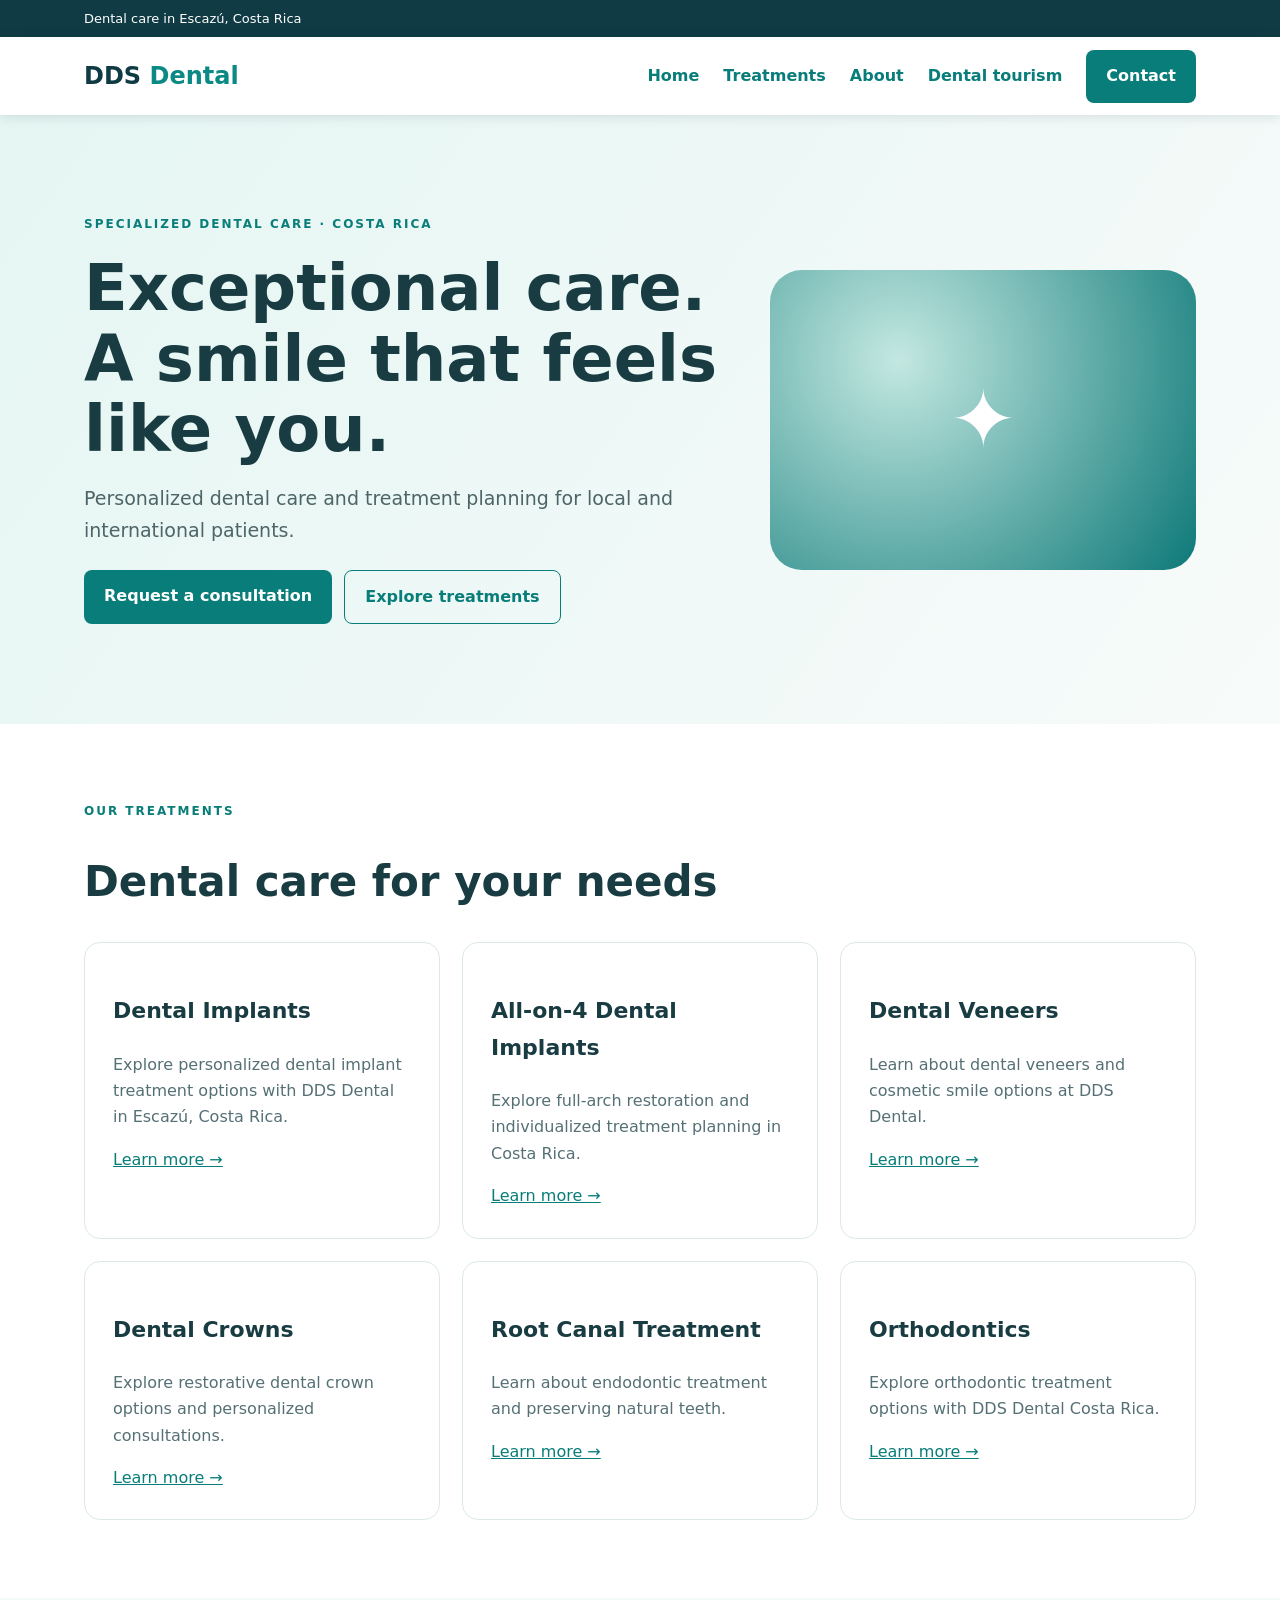
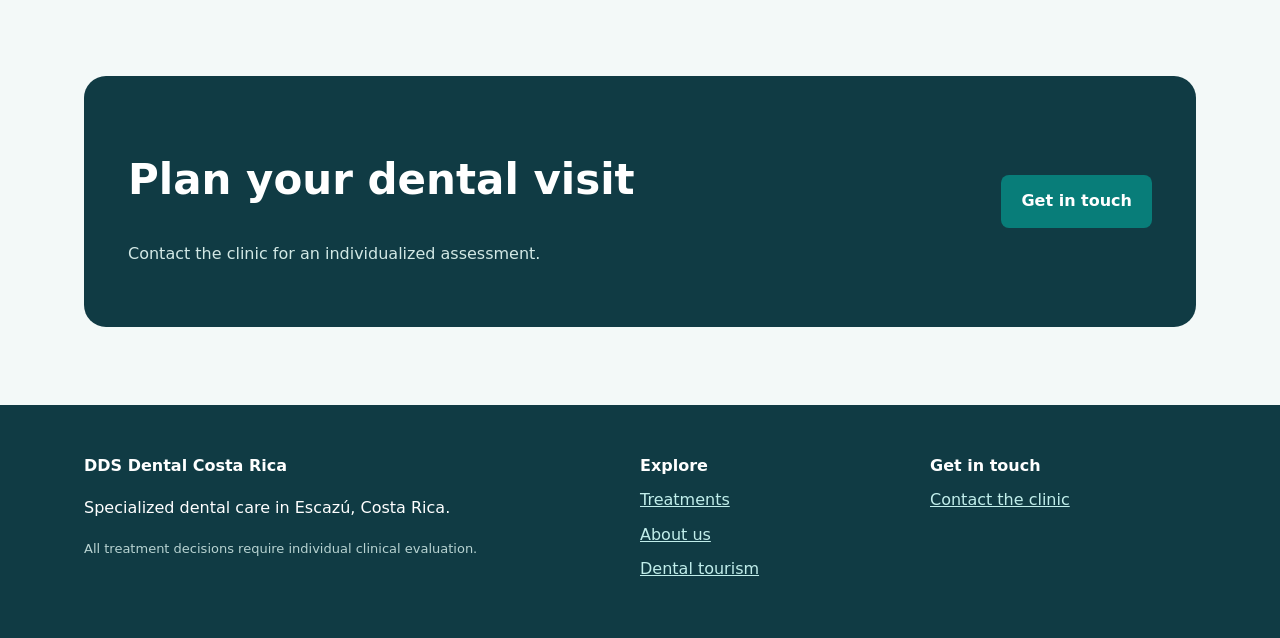
==== index.html @ 518f5cf1 "feat: add responsive SEO preview index.html" ====
<!doctype html><html lang="en"><head><meta charset="utf-8"><meta name="viewport" content="width=device-width,initial-scale=1"><title>Dental Implants & Specialized Dental Care | DDS Dental Costa Rica</title><meta name="description" content="Explore dental implants, restorative dentistry and personalized dental treatment planning in Escazú, Costa Rica."><meta name="robots" content="noindex,nofollow"><link rel="canonical" href="https://www.ddsdentalcr.com/"><meta property="og:type" content="website"><meta property="og:title" content="Dental Implants & Specialized Dental Care | DDS Dental Costa Rica"><meta property="og:description" content="Explore dental implants, restorative dentistry and personalized dental treatment planning in Escazú, Costa Rica."><meta property="og:url" content="https://www.ddsdentalcr.com/"><meta name="theme-color" content="#087d79"><link rel="stylesheet" href="/assets/style.css"><script type="application/ld+json">{"@context":"https://schema.org","@type":"WebPage","name":"Dental Implants & Specialized Dental Care","description":"Explore dental implants, restorative dentistry and personalized dental treatment planning in Escazú, Costa Rica.","url":"https://www.ddsdentalcr.com/","inLanguage":"en","publisher":{"@type":"Organization","name":"DDS Dental Costa Rica","url":"https://www.ddsdentalcr.com"}}</script></head><body><div class="top"><div class="wrap">Dental care in Escazú, Costa Rica</div></div><header><nav class="wrap" aria-label="Main navigation"><a class="brand" href="/">DDS <span>Dental</span></a><button class="menu" aria-label="Toggle menu" aria-expanded="false" aria-controls="navlinks">☰</button><div class="links" id="navlinks"><a href="/">Home</a><a href="/services/">Treatments</a><a href="/about/">About</a><a href="/dental-tourism/">Dental tourism</a><a class="btn" href="/contact/">Contact</a></div></nav></header><main><section class="hero"><div class="wrap"><div><div class="eyebrow">Specialized dental care · Costa Rica</div><h1>Exceptional care. A smile that feels like you.</h1><p class="lead">Personalized dental care and treatment planning for local and international patients.</p><div class="actions"><a class="btn" href="/contact/">Request a consultation</a><a class="btn outline" href="/services/">Explore treatments</a></div></div><div class="art" role="img" aria-label="Abstract dental care illustration">✦</div></div></section><section><div class="wrap"><div class="eyebrow">Our treatments</div><h2>Dental care for your needs</h2><div class="grid"><article class="card"><h3>Dental Implants</h3><p>Explore personalized dental implant treatment options with DDS Dental in Escazú, Costa Rica.</p><a href="/services/dental-implants/">Learn more →</a></article><article class="card"><h3>All-on-4 Dental Implants</h3><p>Explore full-arch restoration and individualized treatment planning in Costa Rica.</p><a href="/services/all-on-4/">Learn more →</a></article><article class="card"><h3>Dental Veneers</h3><p>Learn about dental veneers and cosmetic smile options at DDS Dental.</p><a href="/services/dental-veneers/">Learn more →</a></article><article class="card"><h3>Dental Crowns</h3><p>Explore restorative dental crown options and personalized consultations.</p><a href="/services/dental-crowns/">Learn more →</a></article><article class="card"><h3>Root Canal Treatment</h3><p>Learn about endodontic treatment and preserving natural teeth.</p><a href="/services/root-canal/">Learn more →</a></article><article class="card"><h3>Orthodontics</h3><p>Explore orthodontic treatment options with DDS Dental Costa Rica.</p><a href="/services/orthodontics/">Learn more →</a></article></div></div></section><section class="soft"><div class="wrap"><div class="cta"><div><h2>Plan your dental visit</h2><p>Contact the clinic for an individualized assessment.</p></div><a class="btn" href="/contact/">Get in touch</a></div></div></section></main><footer><div class="wrap footer-grid"><div><strong>DDS Dental Costa Rica</strong><p>Specialized dental care in Escazú, Costa Rica.</p><p class="small">All treatment decisions require individual clinical evaluation.</p></div><div><strong>Explore</strong><a href="/services/">Treatments</a><a href="/about/">About us</a><a href="/dental-tourism/">Dental tourism</a></div><div><strong>Get in touch</strong><a href="/contact/">Contact the clinic</a></div></div></footer><script defer src="/assets/site.js"></script></body></html>
---- assets/style.css ----
:root{font-family:Inter,system-ui,Arial,sans-serif;color:#193c43;background:#fff;line-height:1.65}*{box-sizing:border-box}body{margin:0}a{color:#087d79}a:hover{text-decoration:underline}.wrap{max-width:1160px;margin:auto;padding:0 24px}.top{background:#103b44;color:white;padding:8px 0;font-size:13px}header{background:white;position:sticky;top:0;z-index:10;box-shadow:0 1px 12px #1232}nav{display:flex;align-items:center;justify-content:space-between;min-height:78px;gap:20px}.brand{font-size:24px;font-weight:800;color:#103b44;text-decoration:none}.brand span{color:#0b8984}.links{display:flex;align-items:center;gap:24px}.links a{text-decoration:none;font-weight:600}.btn{display:inline-block;background:#087d79;color:white!important;border-radius:8px;padding:13px 20px;text-decoration:none;font-weight:700}.btn:hover{background:#055f5c;text-decoration:none}.outline{background:transparent;color:#087d79!important;border:1px solid #087d79}.menu{display:none;border:1px solid #d5e3e3;background:white;border-radius:8px;padding:9px 14px;font-size:20px}.hero{background:linear-gradient(125deg,#e5f6f3,#f7fbfa);padding:100px 0}.hero .wrap{display:grid;grid-template-columns:1.2fr .8fr;gap:48px;align-items:center}.eyebrow{text-transform:uppercase;letter-spacing:2px;color:#087d79;font-weight:800;font-size:12px}h1{font-size:clamp(36px,5vw,66px);line-height:1.1;margin:18px 0}h2{font-size:clamp(28px,3.5vw,42px);line-height:1.2}h3{font-size:22px}.lead{font-size:19px;color:#4e6568}.art{min-height:300px;border-radius:32px;background:radial-gradient(circle at 30% 30%,#c3e8e1,#0d7978);display:grid;place-items:center;color:white;font-size:80px}section{padding:78px 0}.grid{display:grid;grid-template-columns:repeat(3,1fr);gap:22px}.card{padding:28px;border:1px solid #dce9e8;border-radius:16px;background:white}.card p{color:#557075}.soft{background:#f3f9f8}.cta{background:#103b44;color:white;padding:44px;border-radius:22px;display:flex;justify-content:space-between;align-items:center;gap:24px}.cta p{color:#d2e8e5}footer{background:#103b44;color:white;padding:48px 0}footer a{color:#c1eeeb}.footer-grid{display:grid;grid-template-columns:2fr 1fr 1fr;gap:24px}.footer-grid a{display:block;margin:8px 0}.small{font-size:13px;color:#b8d3d2}.actions{display:flex;flex-wrap:wrap;gap:12px;margin-top:24px}.crumb{font-size:14px;color:#607d80;margin:25px 0}.prose{max-width:780px}.prose p{font-size:18px}.faq details{border-bottom:1px solid #d5e3e3;padding:18px 0}.faq summary{font-weight:700;cursor:pointer}input,textarea{width:100%;padding:12px;border:1px solid #b9cccc;border-radius:8px;font:inherit}label{display:block;margin:16px 0;font-weight:600}@media(max-width:800px){.menu{display:block}.links{display:none;position:absolute;top:78px;left:0;right:0;background:white;padding:24px;box-shadow:0 8px 12px #1232;flex-direction:column;align-items:stretch}.links.open{display:flex}.hero{padding:64px 0}.hero .wrap{grid-template-columns:1fr}.grid{grid-template-columns:1fr 1fr}.footer-grid{grid-template-columns:1fr}.cta{flex-direction:column;align-items:start}}@media(max-width:560px){.grid{grid-template-columns:1fr}.art{min-height:190px}.hero{padding:48px 0}section{padding:50px 0}.cta{padding:26px}}
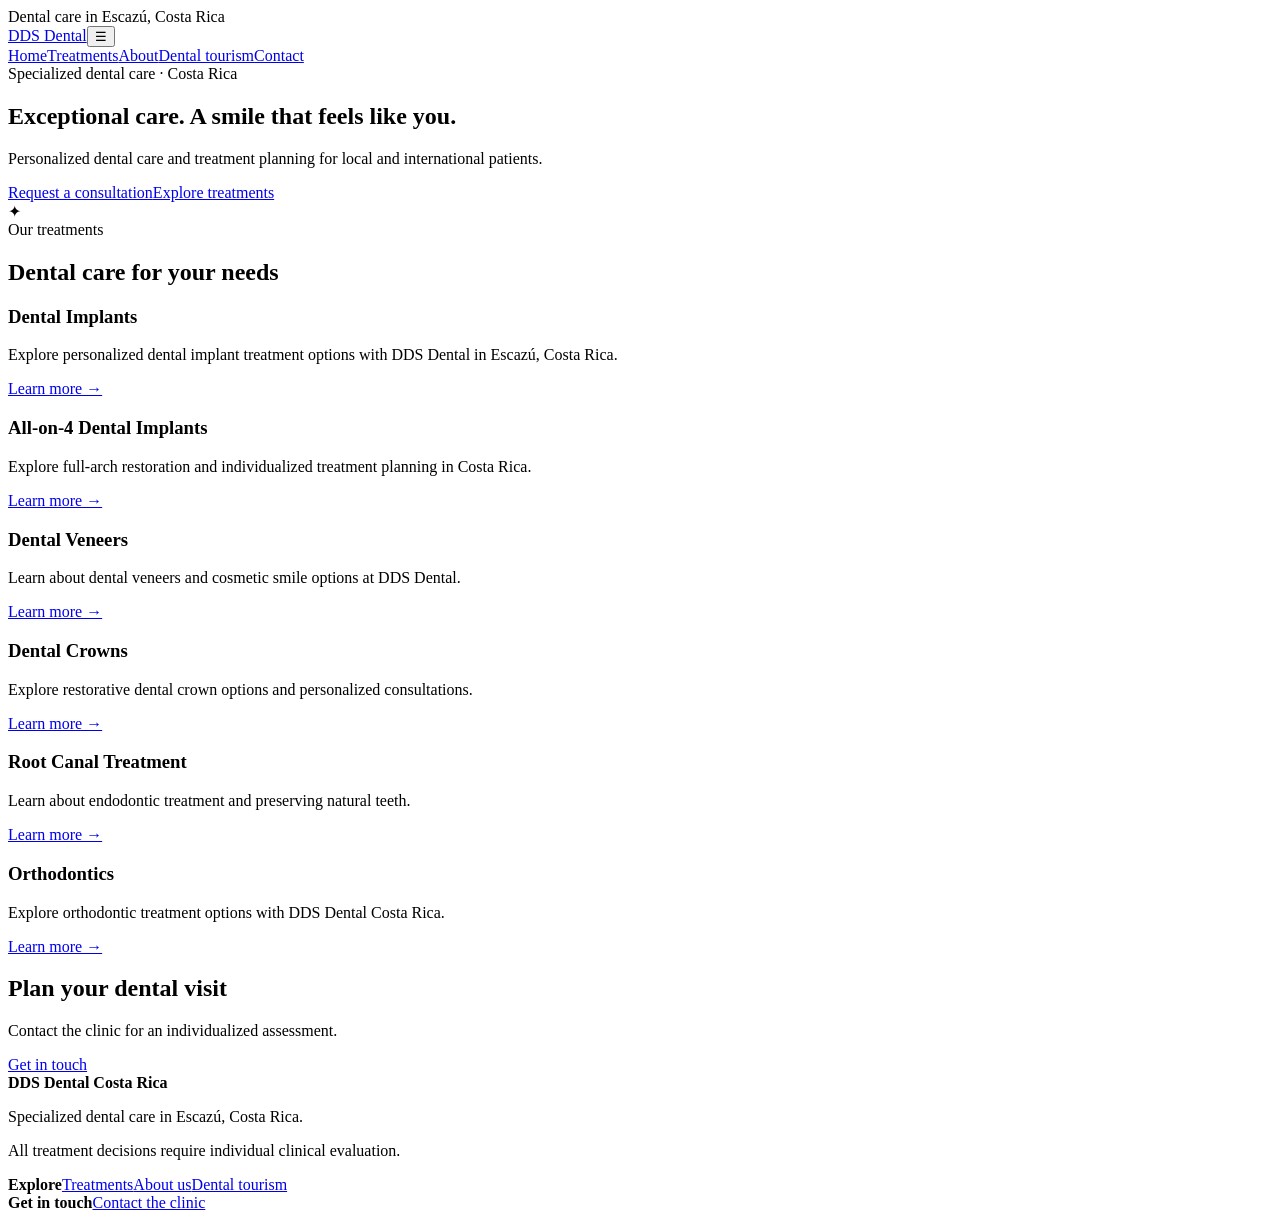
==== commit 818fcb0e: "fix: GitHub Pages project-relative assets and navigation" ====
--- a/index.html
+++ b/index.html
@@ -1 +1 @@
-<!doctype html><html lang="en"><head><meta charset="utf-8"><meta name="viewport" content="width=device-width,initial-scale=1"><title>Dental Implants & Specialized Dental Care | DDS Dental Costa Rica</title><meta name="description" content="Explore dental implants, restorative dentistry and personalized dental treatment planning in Escazú, Costa Rica."><meta name="robots" content="noindex,nofollow"><link rel="canonical" href="https://www.ddsdentalcr.com/"><meta property="og:type" content="website"><meta property="og:title" content="Dental Implants & Specialized Dental Care | DDS Dental Costa Rica"><meta property="og:description" content="Explore dental implants, restorative dentistry and personalized dental treatment planning in Escazú, Costa Rica."><meta property="og:url" content="https://www.ddsdentalcr.com/"><meta name="theme-color" content="#087d79"><link rel="stylesheet" href="/assets/style.css"><script type="application/ld+json">{"@context":"https://schema.org","@type":"WebPage","name":"Dental Implants & Specialized Dental Care","description":"Explore dental implants, restorative dentistry and personalized dental treatment planning in Escazú, Costa Rica.","url":"https://www.ddsdentalcr.com/","inLanguage":"en","publisher":{"@type":"Organization","name":"DDS Dental Costa Rica","url":"https://www.ddsdentalcr.com"}}</script></head><body><div class="top"><div class="wrap">Dental care in Escazú, Costa Rica</div></div><header><nav class="wrap" aria-label="Main navigation"><a class="brand" href="/">DDS <span>Dental</span></a><button class="menu" aria-label="Toggle menu" aria-expanded="false" aria-controls="navlinks">☰</button><div class="links" id="navlinks"><a href="/">Home</a><a href="/services/">Treatments</a><a href="/about/">About</a><a href="/dental-tourism/">Dental tourism</a><a class="btn" href="/contact/">Contact</a></div></nav></header><main><section class="hero"><div class="wrap"><div><div class="eyebrow">Specialized dental care · Costa Rica</div><h1>Exceptional care. A smile that feels like you.</h1><p class="lead">Personalized dental care and treatment planning for local and international patients.</p><div class="actions"><a class="btn" href="/contact/">Request a consultation</a><a class="btn outline" href="/services/">Explore treatments</a></div></div><div class="art" role="img" aria-label="Abstract dental care illustration">✦</div></div></section><section><div class="wrap"><div class="eyebrow">Our treatments</div><h2>Dental care for your needs</h2><div class="grid"><article class="card"><h3>Dental Implants</h3><p>Explore personalized dental implant treatment options with DDS Dental in Escazú, Costa Rica.</p><a href="/services/dental-implants/">Learn more →</a></article><article class="card"><h3>All-on-4 Dental Implants</h3><p>Explore full-arch restoration and individualized treatment planning in Costa Rica.</p><a href="/services/all-on-4/">Learn more →</a></article><article class="card"><h3>Dental Veneers</h3><p>Learn about dental veneers and cosmetic smile options at DDS Dental.</p><a href="/services/dental-veneers/">Learn more →</a></article><article class="card"><h3>Dental Crowns</h3><p>Explore restorative dental crown options and personalized consultations.</p><a href="/services/dental-crowns/">Learn more →</a></article><article class="card"><h3>Root Canal Treatment</h3><p>Learn about endodontic treatment and preserving natural teeth.</p><a href="/services/root-canal/">Learn more →</a></article><article class="card"><h3>Orthodontics</h3><p>Explore orthodontic treatment options with DDS Dental Costa Rica.</p><a href="/services/orthodontics/">Learn more →</a></article></div></div></section><section class="soft"><div class="wrap"><div class="cta"><div><h2>Plan your dental visit</h2><p>Contact the clinic for an individualized assessment.</p></div><a class="btn" href="/contact/">Get in touch</a></div></div></section></main><footer><div class="wrap footer-grid"><div><strong>DDS Dental Costa Rica</strong><p>Specialized dental care in Escazú, Costa Rica.</p><p class="small">All treatment decisions require individual clinical evaluation.</p></div><div><strong>Explore</strong><a href="/services/">Treatments</a><a href="/about/">About us</a><a href="/dental-tourism/">Dental tourism</a></div><div><strong>Get in touch</strong><a href="/contact/">Contact the clinic</a></div></div></footer><script defer src="/assets/site.js"></script></body></html>+<!doctype html><html lang="en"><head><meta charset="utf-8"><meta name="viewport" content="width=device-width,initial-scale=1"><title>Dental Implants & Specialized Dental Care | DDS Dental Costa Rica</title><meta name="description" content="Explore dental implants, restorative dentistry and personalized dental treatment planning in Escazú, Costa Rica."><meta name="robots" content="noindex,nofollow"><link rel="canonical" href="https://www.ddsdentalcr.com/"><meta property="og:type" content="website"><meta property="og:title" content="Dental Implants & Specialized Dental Care | DDS Dental Costa Rica"><meta property="og:description" content="Explore dental implants, restorative dentistry and personalized dental treatment planning in Escazú, Costa Rica."><meta property="og:url" content="https://www.ddsdentalcr.com/"><meta name="theme-color" content="#087d79"><link rel="stylesheet" href="/dds-dental-cr/dds-dental-cr/assets/style.css"><script type="application/ld+json">{"@context":"https://schema.org","@type":"WebPage","name":"Dental Implants & Specialized Dental Care","description":"Explore dental implants, restorative dentistry and personalized dental treatment planning in Escazú, Costa Rica.","url":"https://www.ddsdentalcr.com/","inLanguage":"en","publisher":{"@type":"Organization","name":"DDS Dental Costa Rica","url":"https://www.ddsdentalcr.com"}}</script></head><body><div class="top"><div class="wrap">Dental care in Escazú, Costa Rica</div></div><header><nav class="wrap" aria-label="Main navigation"><a class="brand" href="/dds-dental-cr/">DDS <span>Dental</span></a><button class="menu" aria-label="Toggle menu" aria-expanded="false" aria-controls="navlinks">☰</button><div class="links" id="navlinks"><a href="/dds-dental-cr/">Home</a><a href="/dds-dental-cr/services/">Treatments</a><a href="/dds-dental-cr/about/">About</a><a href="/dds-dental-cr/dental-tourism/">Dental tourism</a><a class="btn" href="/dds-dental-cr/contact/">Contact</a></div></nav></header><main><section class="hero"><div class="wrap"><div><div class="eyebrow">Specialized dental care · Costa Rica</div><h1>Exceptional care. A smile that feels like you.</h1><p class="lead">Personalized dental care and treatment planning for local and international patients.</p><div class="actions"><a class="btn" href="/dds-dental-cr/contact/">Request a consultation</a><a class="btn outline" href="/dds-dental-cr/services/">Explore treatments</a></div></div><div class="art" role="img" aria-label="Abstract dental care illustration">✦</div></div></section><section><div class="wrap"><div class="eyebrow">Our treatments</div><h2>Dental care for your needs</h2><div class="grid"><article class="card"><h3>Dental Implants</h3><p>Explore personalized dental implant treatment options with DDS Dental in Escazú, Costa Rica.</p><a href="/dds-dental-cr/services/dental-implants/">Learn more →</a></article><article class="card"><h3>All-on-4 Dental Implants</h3><p>Explore full-arch restoration and individualized treatment planning in Costa Rica.</p><a href="/dds-dental-cr/services/all-on-4/">Learn more →</a></article><article class="card"><h3>Dental Veneers</h3><p>Learn about dental veneers and cosmetic smile options at DDS Dental.</p><a href="/dds-dental-cr/services/dental-veneers/">Learn more →</a></article><article class="card"><h3>Dental Crowns</h3><p>Explore restorative dental crown options and personalized consultations.</p><a href="/dds-dental-cr/services/dental-crowns/">Learn more →</a></article><article class="card"><h3>Root Canal Treatment</h3><p>Learn about endodontic treatment and preserving natural teeth.</p><a href="/dds-dental-cr/services/root-canal/">Learn more →</a></article><article class="card"><h3>Orthodontics</h3><p>Explore orthodontic treatment options with DDS Dental Costa Rica.</p><a href="/dds-dental-cr/services/orthodontics/">Learn more →</a></article></div></div></section><section class="soft"><div class="wrap"><div class="cta"><div><h2>Plan your dental visit</h2><p>Contact the clinic for an individualized assessment.</p></div><a class="btn" href="/dds-dental-cr/contact/">Get in touch</a></div></div></section></main><footer><div class="wrap footer-grid"><div><strong>DDS Dental Costa Rica</strong><p>Specialized dental care in Escazú, Costa Rica.</p><p class="small">All treatment decisions require individual clinical evaluation.</p></div><div><strong>Explore</strong><a href="/dds-dental-cr/services/">Treatments</a><a href="/dds-dental-cr/about/">About us</a><a href="/dds-dental-cr/dental-tourism/">Dental tourism</a></div><div><strong>Get in touch</strong><a href="/dds-dental-cr/contact/">Contact the clinic</a></div></div></footer><script defer src="/dds-dental-cr/assets/site.js"></script></body></html>
